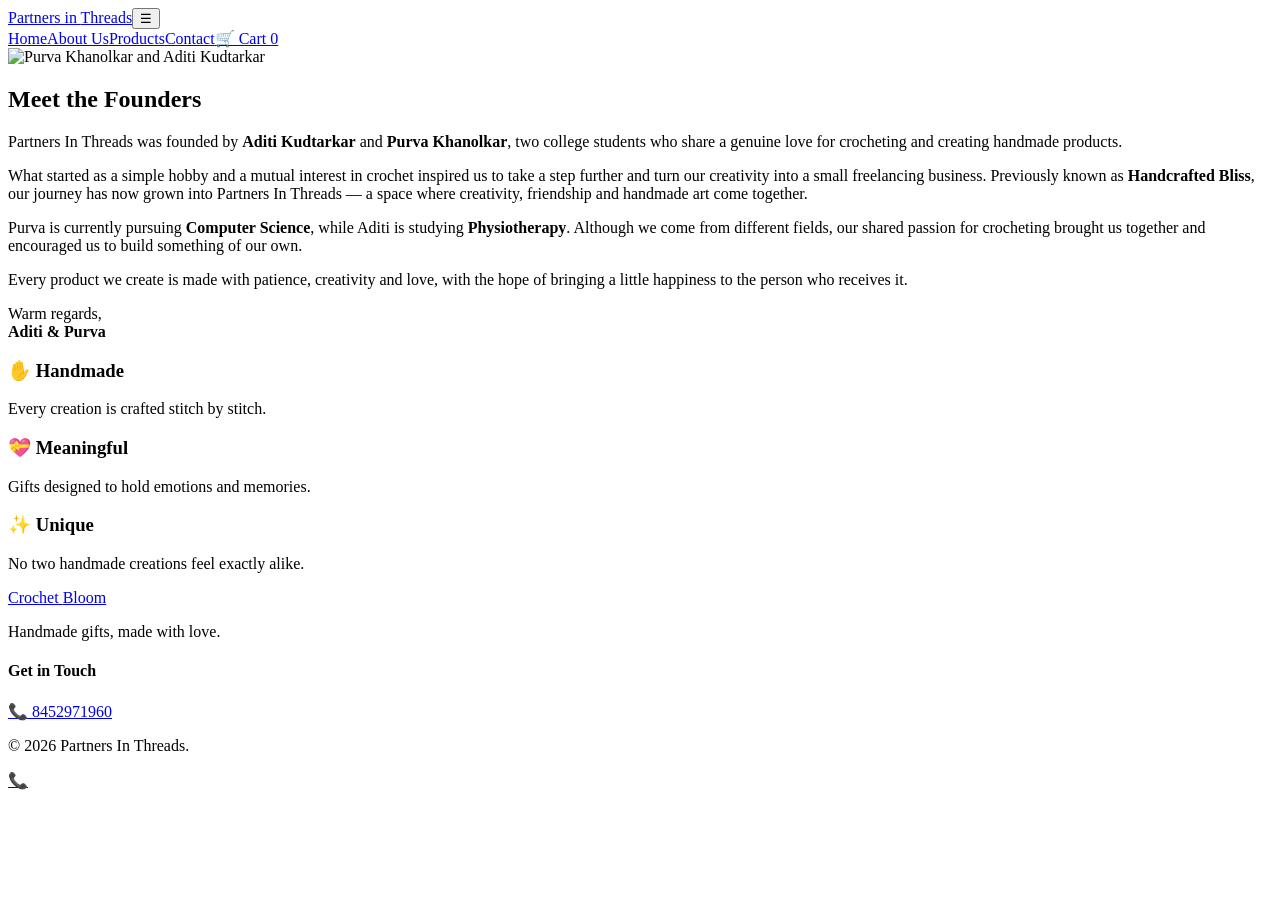
==== about.html @ 67d65999 "Add files via upload" ====
<!DOCTYPE html><html lang="en"><head><meta charset="UTF-8"><meta name="viewport" content="width=device-width,initial-scale=1.0"><title>About Us | Partners In Threads</title><link rel="stylesheet" href="css/style.css"></head><body>
<header><a class="logo" href="index.html">Partners in <span>Threads</span></a><button class="menu-toggle">☰</button><nav><a href="index.html">Home</a><a href="about.html">About Us</a><a href="products.html">Products</a><a href="contact.html">Contact</a><a href="cart.html" class="cart-link">🛒 Cart <span class="cart-count">0</span></a></nav></header>
<section class="about-grid"><div class="about-art">
    <img src="images/founders.jpg" alt="Purva Khanolkar and Aditi Kudtarkar">
</div>
    <div>
    <h2>Meet the Founders</h2>

    <p>
        Partners In Threads was founded by <strong>Aditi Kudtarkar</strong>
        and <strong>Purva Khanolkar</strong>, two college students who share
        a genuine love for crocheting and creating handmade products.
    </p>

    <p>
        What started as a simple hobby and a mutual interest in crochet
        inspired us to take a step further and turn our creativity into
        a small freelancing business. Previously known as
        <strong>Handcrafted Bliss</strong>, our journey has now grown into
        Partners In Threads — a space where creativity, friendship and
        handmade art come together.
    </p>

    <p>
        Purva is currently pursuing <strong>Computer Science</strong>,
        while Aditi is studying <strong>Physiotherapy</strong>. Although
        we come from different fields, our shared passion for crocheting
        brought us together and encouraged us to build something of our own.
    </p>

    <p>
        Every product we create is made with patience, creativity and love,
        with the hope of bringing a little happiness to the person who
        receives it.
    </p>

    <p>Warm regards,<br>
<strong>Aditi & Purva</strong></p>
</div></section>
<section class="values"><div><h3>✋ Handmade</h3><p>Every creation is crafted stitch by stitch.</p></div><div><h3>💝 Meaningful</h3><p>Gifts designed to hold emotions and memories.</p></div><div><h3>✨ Unique</h3><p>No two handmade creations feel exactly alike.</p></div></section>
<footer><div><a class="logo" href="index.html">Crochet <span>Bloom</span></a><p>Handmade gifts, made with love.</p></div><div><h4>Get in Touch</h4><a href="tel:8452971960">📞 8452971960</a></div><p class="copyright">© 2026 Partners In Threads.</p></footer><a class="floating-call" href="tel:8452971960">📞</a><script src="js/script.js"></script><script src="js/cart.js"></script></body></html>
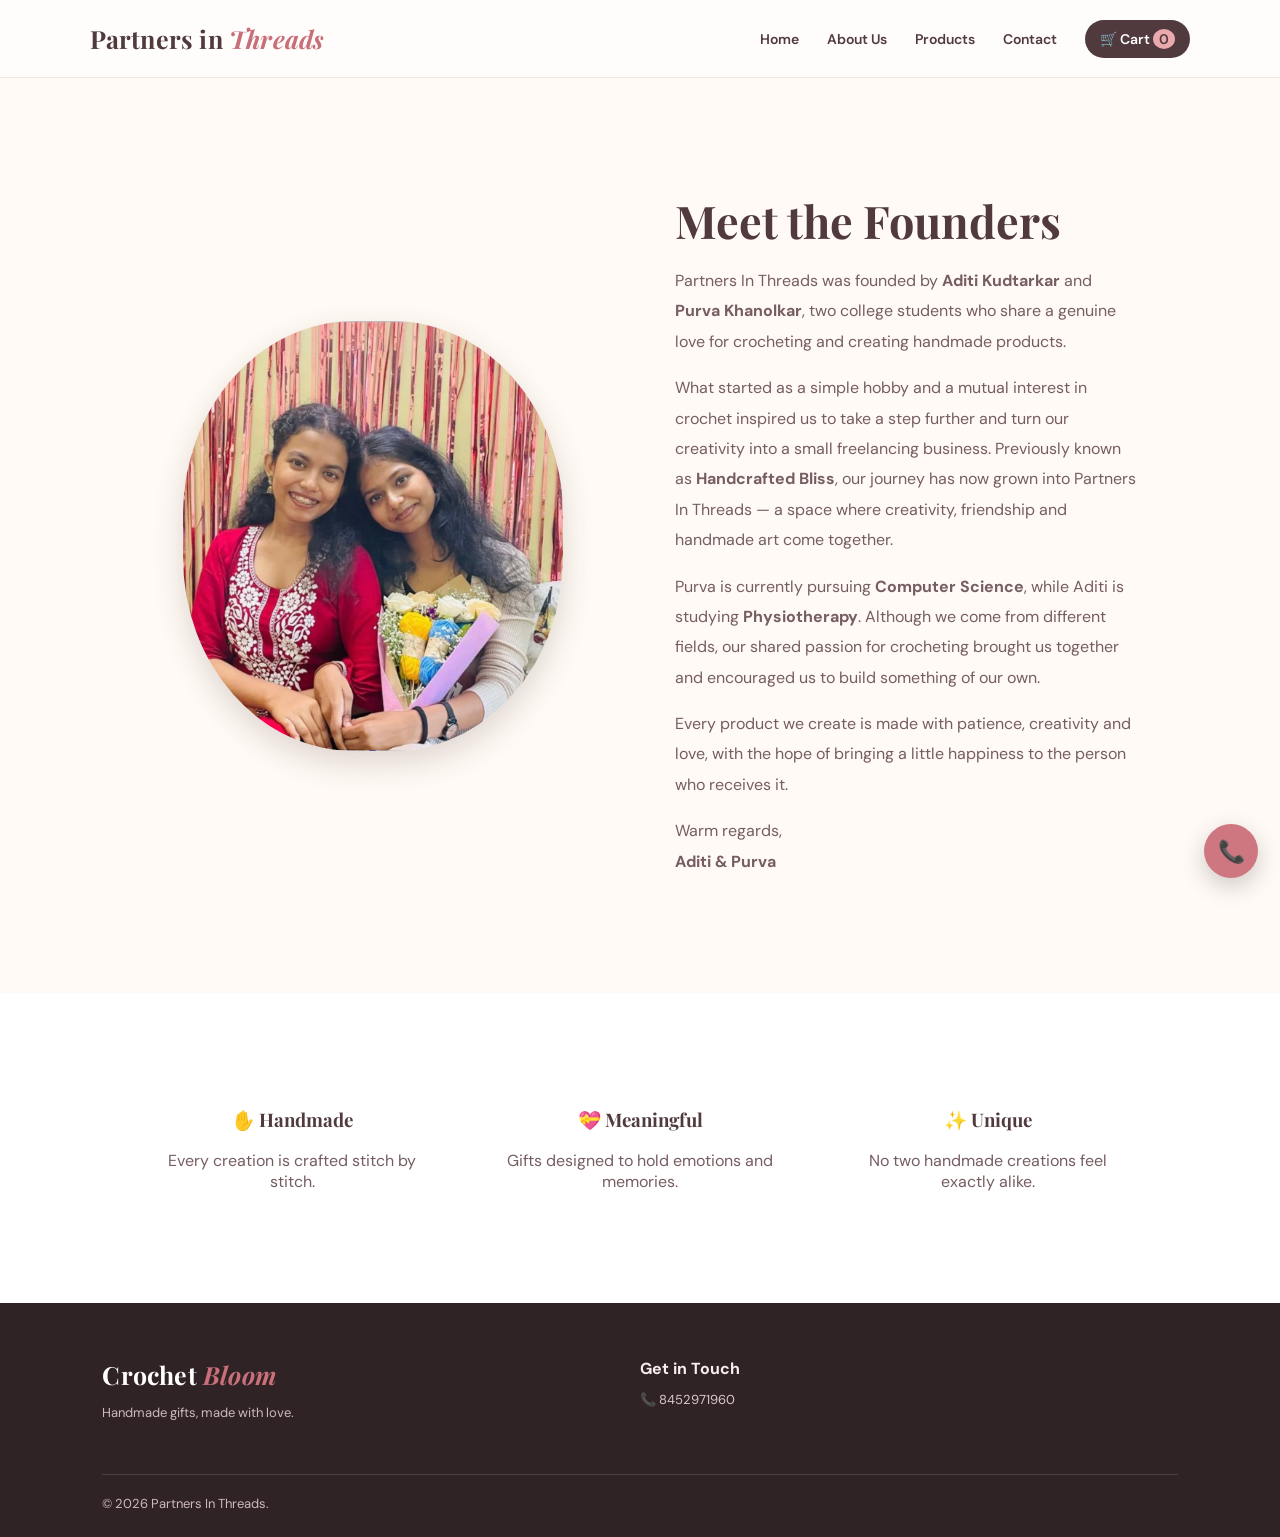
==== commit 0cb002d5: "Update about.html" ====
--- a/about.html
+++ b/about.html
@@ -1,7 +1,7 @@
-<!DOCTYPE html><html lang="en"><head><meta charset="UTF-8"><meta name="viewport" content="width=device-width,initial-scale=1.0"><title>About Us | Partners In Threads</title><link rel="stylesheet" href="css/style.css"></head><body>
+<!DOCTYPE html><html lang="en"><head><meta charset="UTF-8"><meta name="viewport" content="width=device-width,initial-scale=1.0"><title>About Us | Partners In Threads</title><link rel="stylesheet" href="style.css"></head><body>
 <header><a class="logo" href="index.html">Partners in <span>Threads</span></a><button class="menu-toggle">☰</button><nav><a href="index.html">Home</a><a href="about.html">About Us</a><a href="products.html">Products</a><a href="contact.html">Contact</a><a href="cart.html" class="cart-link">🛒 Cart <span class="cart-count">0</span></a></nav></header>
 <section class="about-grid"><div class="about-art">
-    <img src="images/founders.jpg" alt="Purva Khanolkar and Aditi Kudtarkar">
+    <img src="founders.jpg" alt="Purva Khanolkar and Aditi Kudtarkar">
 </div>
     <div>
     <h2>Meet the Founders</h2>
@@ -38,4 +38,4 @@
 <strong>Aditi & Purva</strong></p>
 </div></section>
 <section class="values"><div><h3>✋ Handmade</h3><p>Every creation is crafted stitch by stitch.</p></div><div><h3>💝 Meaningful</h3><p>Gifts designed to hold emotions and memories.</p></div><div><h3>✨ Unique</h3><p>No two handmade creations feel exactly alike.</p></div></section>
-<footer><div><a class="logo" href="index.html">Crochet <span>Bloom</span></a><p>Handmade gifts, made with love.</p></div><div><h4>Get in Touch</h4><a href="tel:8452971960">📞 8452971960</a></div><p class="copyright">© 2026 Partners In Threads.</p></footer><a class="floating-call" href="tel:8452971960">📞</a><script src="js/script.js"></script><script src="js/cart.js"></script></body></html>+<footer><div><a class="logo" href="index.html">Crochet <span>Bloom</span></a><p>Handmade gifts, made with love.</p></div><div><h4>Get in Touch</h4><a href="tel:8452971960">📞 8452971960</a></div><p class="copyright">© 2026 Partners In Threads.</p></footer><a class="floating-call" href="tel:8452971960">📞</a><script src="script.js"></script><script src="cart.js"></script></body></html>
--- a/style.css
+++ b/style.css
@@ -0,0 +1,1347 @@
+@import url('https://fonts.googleapis.com/css2?family=DM+Sans:wght@400;500;600;700&family=Playfair+Display:ital,wght@0,500;0,600;0,700;1,500;1,600&display=swap');
+:root{--cream:#fffaf5;--pink:#e9a9ad;--deep:#503a3d;--rose:#c96f79;--light:#f7e6e1;--white:#fff}
+*{box-sizing:border-box}html{scroll-behavior:smooth}body{margin:0;background:var(--cream);color:var(--deep);font-family:'DM Sans',sans-serif}a{text-decoration:none;color:inherit}
+header{height:78px;padding:0 7%;display:flex;align-items:center;justify-content:space-between;background:#fffdfb;position:sticky;top:0;z-index:20;border-bottom:1px solid #f1e7e2}.logo{font-family:'Playfair Display',serif;font-size:25px;font-weight:700;letter-spacing:.2px}.logo span{color:var(--rose);font-style:italic}nav{display:flex;align-items:center;gap:28px;font-size:14px;font-weight:600}nav>a:hover{color:var(--rose)}.dropdown{position:relative}.dropbtn{border:0;background:none;font:inherit;color:inherit;cursor:pointer}.dropdown-content{display:none;position:absolute;top:25px;left:-15px;background:white;min-width:180px;padding:10px;border-radius:10px;box-shadow:0 12px 30px #0001}.dropdown:hover .dropdown-content{display:grid}.dropdown-content a{padding:9px}.cart-link{background:var(--deep);color:white;padding:10px 15px;border-radius:30px}.cart-count{background:var(--pink);color:var(--deep);padding:1px 6px;border-radius:50%}.menu-toggle{display:none;background:none;border:0;font-size:24px}
+.hero{min-height:620px;padding:80px 9%;display:grid;grid-template-columns:1.1fr .9fr;align-items:center;background:linear-gradient(115deg,#fffaf5 50%,#f5dfe0 50%)}.eyebrow{font-size:11px;letter-spacing:3px;font-weight:700;color:var(--rose)}h1,h2,h3{font-family:'Playfair Display',serif}h1{font-size:clamp(48px,6vw,82px);line-height:1.05;margin:15px 0 25px}h1 em,h2 em{color:var(--rose)}.hero-content>p:not(.eyebrow){max-width:520px;line-height:1.8;color:#765d61}.hero-buttons{display:flex;gap:14px;margin-top:28px}.btn{padding:14px 24px;border-radius:30px;display:inline-block;font-weight:700;border:1px solid var(--deep);cursor:pointer}.primary{background:var(--deep);color:white}.secondary{background:transparent}.hero-art{position:relative;height:400px;display:flex;justify-content:center;align-items:center}.hero-card{width:280px;height:330px;background:#fff8f2;border-radius:50% 50% 35% 35%;display:flex;flex-direction:column;align-items:center;justify-content:center;font-size:100px;box-shadow:15px 20px 0 #ffffff70}.hero-card span{font-family:'Playfair Display';font-size:22px;text-align:center;margin-top:10px}.flower{position:absolute;font-size:70px}.f1{top:20px;left:8%}.f2{right:4%;bottom:20px}.intro{text-align:center;padding:100px 20px;max-width:750px;margin:auto}.intro h2,.feature h2,.about-grid h2,.contact-info h2{font-size:45px;margin:12px 0}.intro>p:last-child{line-height:1.8;color:#765d61}.categories{display:grid;grid-template-columns:repeat(5,1fr);gap:15px;padding:0 7% 100px}.category-card{background:#fff;padding:28px 12px;text-align:center;border-radius:20px;transition:.25s}.category-card:hover{transform:translateY(-7px);box-shadow:0 15px 30px #8f64631c}.category-card div{font-size:48px}.category-card h3{margin:12px 0 5px}.category-card span{font-size:12px;color:#8a7074}.feature{margin:0 7% 100px;padding:65px;display:grid;grid-template-columns:1fr 1fr;gap:70px;align-items:center;background:#f2dfd9;border-radius:35px}.feature-image{font-size:150px;text-align:center;background:#fff8f2;border-radius:50%;width:320px;height:320px;display:flex;align-items:center;justify-content:center;margin:auto}.feature p{line-height:1.8;color:#765d61}.text-link{font-weight:700;color:var(--rose)}.cta{text-align:center;background:var(--deep);color:white;padding:90px 20px}.cta .eyebrow{color:#eab5b7}.cta h2{font-size:48px;margin:15px}.cta .primary{background:#e8a4aa;border-color:#e8a4aa;color:var(--deep)}
+.page-hero{text-align:center;padding:100px 20px 70px;background:#f5e4df}.page-hero.small{padding:65px 20px 50px}.page-hero h1{font-size:60px}.about-grid{max-width:1050px;margin:100px auto;padding:0 25px;display:grid;grid-template-columns:1fr 1fr;gap:70px;align-items:center}.about-art{height:420px;background:#f2d7d0;border-radius:45% 55% 50% 35%;font-size:160px;display:flex;align-items:center;justify-content:center;position:relative}.about-art span{position:absolute;font-size:80px;bottom:35px;right:45px}.about-grid p{line-height:1.9;color:#765d61}.values{display:grid;grid-template-columns:repeat(3,1fr);gap:20px;padding:70px 10%;background:#fff}.values div{text-align:center;padding:25px}.values p{color:#765d61}
+.products-section{padding:70px 7% 100px}.filters{display:flex;justify-content:center;flex-wrap:wrap;gap:10px;margin-bottom:45px}.filters button{border:1px solid #e5d4cf;background:transparent;padding:10px 18px;border-radius:25px;cursor:pointer}.filters button.active,.filters button:hover{background:var(--deep);color:#fff}.product-grid{display:grid;grid-template-columns:repeat(3,1fr);gap:25px}.product-card{background:#fff;border-radius:20px;overflow:hidden;box-shadow:0 5px 20px #6543440d}.product-image{height:230px;background:#f7e7e2;display:flex;align-items:center;justify-content:center;font-size:100px}.product-info{padding:20px}.tag{font-size:10px;text-transform:uppercase;letter-spacing:1.5px;color:var(--rose);font-weight:bold}.product-info h3{font-size:23px;margin:8px 0}.product-info p{font-size:13px;color:#80696c;min-height:38px}.product-bottom{display:flex;justify-content:space-between;align-items:center;margin-top:15px}.product-bottom button{border:0;background:var(--deep);color:white;border-radius:20px;padding:9px 14px;cursor:pointer}
+.cart-page{max-width:1000px;margin:70px auto;display:grid;grid-template-columns:1fr 300px;gap:30px;padding:0 20px}.cart-item{display:flex;align-items:center;gap:18px;background:white;padding:16px;border-radius:15px;margin-bottom:12px}.cart-item .emoji{font-size:45px;background:#f5e4df;padding:15px;border-radius:12px}.cart-item h3{margin:0}.qty{display:flex;gap:8px;align-items:center}.qty button{width:28px;height:28px;border:0;border-radius:50%;cursor:pointer}.remove{color:#bd5964;background:none;border:0;cursor:pointer}.cart-summary{height:max-content;background:white;padding:25px;border-radius:18px}.summary-row{display:flex;justify-content:space-between;border-top:1px solid #eee;padding-top:20px;margin-top:20px;font-size:20px}.checkout-btn{width:100%;margin-top:25px;padding:14px;background:var(--deep);color:white;border:0;border-radius:30px;font-weight:bold;cursor:pointer}.small-note{font-size:11px;color:#8a7074;line-height:1.6}.empty{text-align:center;padding:70px 10px;color:#80696c}
+.contact-wrap{max-width:1000px;margin:80px auto;padding:0 25px;display:grid;grid-template-columns:.9fr 1.1fr;gap:70px}.contact-info p{line-height:1.8;color:#765d61}.contact-card{display:flex;gap:15px;align-items:center;background:#fff;padding:17px;margin-top:15px;border-radius:15px;font-size:25px}.contact-card span{font-size:14px}.contact-form{background:#fff;padding:30px;border-radius:20px}.contact-form label{display:block;font-size:13px;font-weight:bold;margin-bottom:16px}.contact-form input,.contact-form textarea,.contact-form select{width:100%;margin-top:7px;padding:13px;border:1px solid #e6d9d5;border-radius:8px;background:#fffdfb;font:inherit}.contact-form textarea{resize:vertical}#form-status{color:#58815a;font-size:13px}
+footer{background:#302326;color:#f8eeee;padding:55px 8% 25px;display:grid;grid-template-columns:2fr 1fr 1fr;gap:30px}footer .logo{color:white}footer p{color:#cdbabd;font-size:13px}footer h4{margin:0 0 12px}footer a:not(.logo){display:block;margin:8px 0;color:#dbc8ca;font-size:13px}.copyright{grid-column:1/-1;border-top:1px solid #ffffff20;padding-top:20px;margin:10px 0 0}.floating-call{position:fixed;right:22px;bottom:22px;background:#cf7780;color:white;width:54px;height:54px;border-radius:50%;display:flex;align-items:center;justify-content:center;font-size:22px;box-shadow:0 8px 25px #0003}
+@media(max-width:800px){header{padding:0 5%}.menu-toggle{display:block}nav{display:none;position:absolute;top:78px;left:0;right:0;background:white;padding:20px;flex-direction:column;align-items:flex-start;box-shadow:0 10px 20px #0001}nav.open{display:flex}.dropdown-content{position:static;box-shadow:none}.dropdown:hover .dropdown-content{display:none}.dropdown.open .dropdown-content{display:grid}.hero{grid-template-columns:1fr;padding:70px 8%;background:linear-gradient(#fffaf5 55%,#f5dfe0 45%)}.hero-art{height:300px}.categories{grid-template-columns:repeat(2,1fr)}.feature,.about-grid,.contact-wrap,.cart-page{grid-template-columns:1fr}.feature{padding:35px;margin:0 5% 70px;gap:30px}.product-grid{grid-template-columns:repeat(2,1fr)}footer{grid-template-columns:1fr 1fr}.page-hero h1{font-size:48px}}@media(max-width:480px){.hero-buttons{flex-direction:column;align-items:flex-start}.categories{grid-template-columns:1fr 1fr;padding:0 5% 60px}.category-card{padding:20px 8px}.category-card div{font-size:38px}.product-grid{grid-template-columns:1fr}.intro h2,.feature h2,.about-grid h2,.contact-info h2{font-size:35px}.feature-image{width:240px;height:240px;font-size:110px}footer{grid-template-columns:1fr}.cart-page{margin:40px auto}}
+/* Product Photos */
+.product-image {
+    width: 100%;
+    height: 245px;
+    display: flex;
+    align-items: center;
+    justify-content: center;
+    overflow: hidden;
+    background: #f8e9e5;
+    padding: 15px;
+}
+
+.product-image img {
+    width: 100%;
+    height: 100%;
+    object-fit: contain;
+    display: block;
+}
+/* Founders Photo */
+.about-art {
+    display: flex;
+    align-items: center;
+    justify-content: center;
+    padding: 25px;
+    background: transparent;
+}
+
+.about-art img {
+    width: 100%;
+    max-width: 380px;
+    height: 430px;
+    object-fit: cover;
+    display: block;
+    border-radius: 45% 45% 45% 45%;
+    box-shadow: 0 12px 30px rgba(80, 50, 40, 0.18);
+}
+/* =====================================================
+   PARTNERS IN THREADS - REFERENCE STYLE HOMEPAGE
+   ===================================================== */
+
+
+/* ================= HERO ================= */
+
+.reference-hero {
+
+    min-height: 650px;
+
+    position: relative;
+
+    display: flex;
+
+    align-items: center;
+
+    justify-content: center;
+
+    text-align: center;
+
+    overflow: hidden;
+
+    color: white;
+
+    background:
+        linear-gradient(
+            rgba(95, 72, 65, 0.25),
+            rgba(95, 72, 65, 0.25)
+        ),
+        linear-gradient(
+            120deg,
+            #cdb7aa,
+            #a98d7d,
+            #d4bfb2
+        );
+}
+
+
+.reference-hero::before {
+
+    content: "";
+
+    position: absolute;
+
+    width: 520px;
+    height: 520px;
+
+    border-radius: 50%;
+
+    background: rgba(255,255,255,0.15);
+
+    right: 10%;
+    top: 5%;
+}
+
+
+.hero-content {
+
+    position: relative;
+
+    z-index: 2;
+
+    max-width: 650px;
+
+    padding: 40px;
+}
+
+
+.hero-content .eyebrow {
+
+    color: white;
+
+    margin-bottom: 15px;
+}
+
+
+.hero-content h1 {
+
+    font-family: "Cormorant Garamond", serif;
+
+    font-size: 76px;
+
+    line-height: 0.95;
+
+    margin-bottom: 25px;
+}
+
+
+.hero-content h1 em {
+    color: #b85c70;
+    font-style: italic;
+}
+
+
+.hero-content > p:not(.eyebrow) {
+
+    max-width: 560px;
+
+    margin: 0 auto 30px;
+
+    font-size: 13px;
+}
+
+
+.hero-btn {
+
+    display: inline-block;
+
+    background: #fffaf7;
+
+    color: #4a3834;
+
+    padding: 13px 30px;
+
+    font-size: 10px;
+
+    letter-spacing: 1.5px;
+
+    font-weight: 600;
+
+}
+
+
+.hero-bottom-left {
+
+    position: absolute;
+
+    left: 6%;
+
+    bottom: 25px;
+
+    display: flex;
+
+    gap: 20px;
+
+    z-index: 3;
+}
+
+
+.hero-bottom-left a {
+
+    color: white;
+
+    font-size: 18px;
+}
+
+
+.hero-bottom-right {
+
+    position: absolute;
+
+    right: 6%;
+
+    bottom: 25px;
+
+    font-size: 9px;
+
+    letter-spacing: 1px;
+}
+
+
+/* ================= COLLECTIONS ================= */
+
+.collections-section {
+
+    background: #f3e4da;
+
+    text-align: center;
+
+    padding: 90px 7%;
+}
+
+
+.collections-section h2 {
+
+    font-family: "Cormorant Garamond", serif;
+
+    font-size: 48px;
+
+    margin-bottom: 45px;
+}
+
+
+.collection-grid {
+
+    max-width: 1000px;
+
+    margin: auto;
+
+    display: grid;
+
+    grid-template-columns:
+        repeat(3, 1fr);
+
+    gap: 45px;
+}
+
+
+.collection-card {
+
+    background: #e4c7b2;
+
+    display: block;
+
+    transition: transform 0.3s ease;
+}
+
+
+.collection-card:hover {
+
+    transform: translateY(-6px);
+}
+
+
+.collection-image {
+    height: 250px;
+    width: 100%;
+    overflow: hidden;
+    border-radius: 120px 120px 0 0;
+    background: #e4c7b2;
+}
+
+.collection-image img {
+    width: 100%;
+    height: 100%;
+    object-fit: cover;
+    display: block;
+}
+
+
+.bouquet-bg {
+
+    background: #c7b1a4;
+}
+
+
+.keychain-bg {
+
+    background: #bba69a;
+}
+
+
+.gajra-bg {
+
+    background: #d2b9a6;
+}
+
+
+.collection-text {
+
+    padding: 20px 25px 28px;
+}
+
+
+.collection-text h3 {
+
+    font-family: "Cormorant Garamond", serif;
+
+    font-size: 26px;
+
+    margin-bottom: 8px;
+}
+
+
+.collection-text p {
+
+    font-size: 9px;
+
+    line-height: 1.6;
+
+    margin-bottom: 20px;
+}
+
+
+.collection-text span {
+
+    font-size: 8px;
+
+    letter-spacing: 1px;
+
+    font-weight: 600;
+}
+
+
+/* ================= STORY ================= */
+
+.reference-story {
+
+    min-height: 520px;
+
+    display: grid;
+
+    grid-template-columns: 1fr 1fr;
+
+    align-items: center;
+
+    padding: 70px 9%;
+
+    background: #fffaf7;
+}
+
+
+.story-text {
+
+    max-width: 500px;
+}
+
+
+.story-text h2 {
+
+    font-family: "Cormorant Garamond", serif;
+
+    font-size: 52px;
+
+    line-height: 1;
+
+    margin-bottom: 25px;
+}
+
+
+.story-text h2 em {
+
+    color: #a96762;
+
+    font-style: italic;
+}
+
+
+.story-text > p:not(.eyebrow) {
+
+    font-size: 12px;
+
+    max-width: 450px;
+
+    margin-bottom: 28px;
+}
+
+
+.dark-btn {
+
+    display: inline-block;
+
+    background: #453431;
+
+    color: white;
+
+    padding: 12px 28px;
+
+    font-size: 9px;
+
+    letter-spacing: 1px;
+}
+
+
+.story-image {
+
+    display: flex;
+
+    align-items: center;
+
+    justify-content: center;
+}
+
+
+.story-shape {
+
+    width: 390px;
+
+    height: 390px;
+
+    display: flex;
+
+    align-items: center;
+
+    justify-content: center;
+
+    font-size: 110px;
+
+    background: #d6bba8;
+
+    border-radius:
+        50%
+        50%
+        50%
+        20%;
+
+    box-shadow:
+        0 20px 40px
+        rgba(80,50,40,0.18);
+}
+
+
+/* ================= POPULAR ================= */
+
+.popular-section {
+
+    background: #e4c6ae;
+
+    padding: 80px 6%;
+
+    text-align: center;
+}
+
+
+.popular-section h2 {
+
+    font-family: "Cormorant Garamond", serif;
+
+    font-size: 48px;
+
+    margin-bottom: 40px;
+}
+
+
+.popular-grid {
+
+    max-width: 1120px;
+
+    margin: auto;
+
+    display: grid;
+
+    grid-template-columns:
+        repeat(4, 1fr);
+
+    gap: 28px;
+}
+
+
+.popular-product {
+
+    text-align: left;
+
+    display: block;
+}
+
+
+.popular-product-image {
+
+    height: 230px;
+
+    background: #d2b6a3;
+
+    display: flex;
+
+    align-items: center;
+
+    justify-content: center;
+
+    overflow: hidden;
+}
+
+
+.popular-product-image img {
+
+    width: 100%;
+
+    height: 100%;
+
+    object-fit: contain;
+
+    padding: 15px;
+}
+
+
+.popular-product h3 {
+
+    font-family: "Cormorant Garamond", serif;
+
+    font-size: 22px;
+
+    margin-top: 12px;
+}
+
+
+.popular-product p {
+
+    font-size: 12px;
+
+    font-weight: 600;
+}
+
+
+/* ================= TALK SECTION ================= */
+
+.talk-section {
+
+    min-height: 450px;
+
+    background: #f3e4da;
+
+    display: flex;
+
+    align-items: flex-end;
+
+    justify-content: center;
+
+    text-align: center;
+
+    padding-top: 70px;
+}
+
+
+.talk-box {
+
+    width: 430px;
+
+    min-height: 350px;
+
+    background: #e4c5ad;
+
+    border-radius:
+        220px
+        220px
+        0
+        0;
+
+    padding:
+        75px
+        55px
+        45px;
+}
+
+
+.talk-box h2 {
+
+    font-family: "Cormorant Garamond", serif;
+
+    font-size: 46px;
+
+    line-height: 1;
+
+    margin-bottom: 18px;
+}
+
+
+.talk-box p:not(.eyebrow) {
+
+    font-size: 10px;
+
+    margin-bottom: 25px;
+}
+
+
+.talk-btn {
+
+    display: inline-block;
+
+    background: #fffaf7;
+
+    padding: 11px 25px;
+
+    font-size: 9px;
+
+    letter-spacing: 1px;
+}
+
+
+/* ================= MOBILE ================= */
+
+@media (max-width: 800px) {
+
+    .reference-hero {
+
+        min-height: 560px;
+
+    }
+
+
+    .hero-content h1 {
+
+        font-size: 54px;
+
+    }
+
+
+    .collection-grid {
+
+        grid-template-columns: 1fr;
+
+        max-width: 380px;
+
+    }
+
+
+    .reference-story {
+
+        grid-template-columns: 1fr;
+
+        gap: 50px;
+
+        text-align: center;
+
+    }
+
+
+    .story-text {
+
+        margin: auto;
+
+    }
+
+
+    .story-image {
+
+        order: -1;
+
+    }
+
+
+    .story-shape {
+
+        width: 300px;
+
+        height: 300px;
+
+    }
+
+
+    .popular-grid {
+
+        grid-template-columns:
+            repeat(2, 1fr);
+
+    }
+
+
+    .talk-box {
+
+        width: 90%;
+
+    }
+
+}
+
+
+@media (max-width: 500px) {
+
+    .popular-grid {
+
+        grid-template-columns: 1fr;
+
+    }
+
+
+    .hero-content h1 {
+
+        font-size: 45px;
+
+    }
+
+
+    .hero-bottom-right {
+
+        display: none;
+
+    }
+
+}
+/* Soft Flower Arrangement */
+
+.soft-flower-arrangement {
+    position: relative;
+    width: 560px;
+    height: 540px;
+    margin: 0 auto;
+}
+
+.flower-photo {
+    position: absolute;
+    overflow: hidden;
+    background: #f8eee8;
+    box-shadow: 0 12px 30px rgba(70, 45, 40, 0.12);
+}
+
+.flower-photo img {
+    width: 100%;
+    height: 100%;
+    object-fit: cover;
+    display: block;
+}
+
+/* Main bouquet */
+.photo-main {
+    width: 285px;
+    height: 320px;
+    top: 15px;
+    left: 140px;
+    border-radius: 50% 50% 35% 35%;
+}
+
+/* Left small photo */
+.photo-left {
+    width: 185px;
+    height: 190px;
+    left: 25px;
+    bottom: 35px;
+    border-radius: 48% 48% 35% 35%;
+    transform: rotate(-3deg);
+}
+
+/* Right small photo */
+.photo-right {
+    width: 185px;
+    height: 190px;
+    right: 25px;
+    bottom: 20px;
+    border-radius: 48% 48% 35% 35%;
+    transform: rotate(3deg);
+}
+.story-shape {
+    width: 380px;
+    height: 360px;
+    border-radius: 35px;
+    overflow: hidden;
+    position: relative;
+    background: #f8e9e2;
+    margin: 0 auto;
+}
+
+.story-shape::after {
+    content: "";
+    position: absolute;
+    bottom: -1px;
+    left: 45px;
+    width: 45px;
+    height: 45px;
+    background: #f8e9e2;
+    transform: rotate(45deg);
+}
+
+.story-shape img {
+    width: 100%;
+    height: 100%;
+    object-fit: cover;
+    display: block;
+}
+.home-banner {
+    width: 100%;
+    display: flex;
+    justify-content: center;
+    overflow: hidden;
+}
+
+.home-banner img {
+    width: 100%;
+    height: auto;
+    display: block;
+}
+.updates-bar {
+    width: 100%;
+    height: 55px;
+    background: #a94f65;
+    overflow: hidden;
+    display: flex;
+    align-items: center;
+}
+
+.updates-track {
+    display: flex;
+    width: max-content;
+    animation: updateScroll 20s linear infinite;
+}
+
+.updates-content {
+    display: flex;
+    align-items: center;
+    gap: 28px;
+    padding-right: 28px;
+    white-space: nowrap;
+}
+
+.updates-track span {
+    color: #ffffff;
+    font-size: 15px;
+    font-weight: 600;
+    letter-spacing: 1px;
+}
+
+.updates-track .wool {
+    font-size: 22px;
+}
+
+@keyframes updateScroll {
+    from {
+        transform: translateX(0);
+    }
+    to {
+        transform: translateX(-50%);
+    }
+}
+
+@keyframes updateScroll {
+    from {
+        transform: translateX(0);
+    }
+    to {
+        transform: translateX(-50%);
+    }
+}
+.original-price {
+    text-decoration: line-through;
+    color: #888;
+    font-size: 14px;
+    margin-right: 8px;
+}
+
+.sale-price {
+    color: #a94f65;
+    font-size: 18px;
+    font-weight: 700;
+}
+/* ================================
+   CHECKOUT PAGE
+================================ */
+
+.checkout-page {
+    padding: 50px 6%;
+    background: #fffaf7;
+}
+
+.checkout-container {
+    max-width: 1150px;
+    margin: 0 auto;
+    display: grid;
+    grid-template-columns: 1.5fr 1fr;
+    gap: 40px;
+    align-items: start;
+}
+
+.checkout-form,
+.checkout-summary {
+    background: #ffffff;
+    padding: 30px;
+    border-radius: 20px;
+    box-shadow: 0 8px 25px rgba(100, 60, 50, 0.08);
+}
+
+.checkout-form h2,
+.checkout-summary h2 {
+    color: #3f302d;
+    margin-bottom: 8px;
+}
+
+.checkout-subtitle {
+    color: #777;
+    margin-bottom: 25px;
+}
+
+.checkout-form label {
+    display: block;
+    color: #3f302d;
+    font-weight: 600;
+    margin-bottom: 18px;
+}
+
+.checkout-form input,
+.checkout-form textarea {
+    width: 100%;
+    margin-top: 8px;
+    padding: 13px 15px;
+    border: 1px solid #d8c3b5;
+    border-radius: 10px;
+    font-family: inherit;
+    font-size: 15px;
+    box-sizing: border-box;
+    outline: none;
+}
+
+.checkout-form input:focus,
+.checkout-form textarea:focus {
+    border-color: #a96762;
+}
+
+.checkout-row {
+    display: grid;
+    grid-template-columns: 1fr 1fr;
+    gap: 18px;
+}
+
+.payment-heading {
+    margin-top: 30px;
+}
+
+.payment-options {
+    display: flex;
+    flex-direction: column;
+    gap: 12px;
+    margin: 20px 0 25px;
+}
+
+.payment-option {
+    display: flex !important;
+    align-items: center;
+    gap: 12px;
+    padding: 15px;
+    border: 1px solid #d8c3b5;
+    border-radius: 12px;
+    cursor: pointer;
+    margin-bottom: 0 !important;
+}
+
+.payment-option input {
+    width: auto;
+    margin: 0;
+}
+
+.payment-option span {
+    display: flex;
+    flex-direction: column;
+    gap: 4px;
+}
+
+.payment-option small {
+    color: #777;
+    font-weight: 400;
+}
+
+.checkout-submit {
+    width: 100%;
+    padding: 15px;
+    border: none;
+    border-radius: 30px;
+    background: #a94f65;
+    color: white;
+    font-size: 16px;
+    font-weight: 600;
+    cursor: pointer;
+}
+
+.checkout-submit:hover {
+    opacity: 0.9;
+}
+
+
+/* Checkout Products */
+
+.checkout-item {
+    display: flex;
+    align-items: center;
+    gap: 14px;
+    padding: 15px 0;
+    border-bottom: 1px solid #eadbd3;
+}
+
+.checkout-item-image {
+    width: 70px;
+    height: 70px;
+    flex-shrink: 0;
+    border-radius: 10px;
+    overflow: hidden;
+    background: #f8e9e5;
+}
+
+.checkout-item-image img {
+    width: 100%;
+    height: 100%;
+    object-fit: contain;
+    display: block;
+}
+
+.checkout-item-info {
+    flex: 1;
+}
+
+.checkout-item-info h3 {
+    margin: 0 0 5px;
+    font-size: 15px;
+    color: #3f302d;
+}
+
+.checkout-item-info p {
+    margin: 0;
+    color: #777;
+    font-size: 14px;
+}
+
+.checkout-item > strong {
+    color: #a94f65;
+    white-space: nowrap;
+}
+
+.checkout-total {
+    display: flex;
+    justify-content: space-between;
+    align-items: center;
+    padding-top: 20px;
+    margin-top: 10px;
+    font-size: 18px;
+}
+
+.checkout-total strong {
+    color: #a94f65;
+    font-size: 22px;
+}
+
+
+/* Mobile */
+
+@media (max-width: 768px) {
+
+    .checkout-container {
+        grid-template-columns: 1fr;
+    }
+
+    .checkout-row {
+        grid-template-columns: 1fr;
+        gap: 0;
+    }
+
+    .checkout-form,
+    .checkout-summary {
+        padding: 22px;
+    }
+}
+/* ================================
+   ORDER SUCCESS PAGE
+================================ */
+
+.order-success-page {
+    min-height: 70vh;
+    padding: 60px 6%;
+    background: #fffaf7;
+}
+
+.success-box {
+    max-width: 800px;
+    margin: 0 auto;
+    background: #ffffff;
+    padding: 45px;
+    border-radius: 24px;
+    text-align: center;
+    box-shadow: 0 8px 30px rgba(100, 60, 50, 0.08);
+}
+
+.success-icon {
+    width: 70px;
+    height: 70px;
+    margin: 0 auto 20px;
+    border-radius: 50%;
+    background: #a94f65;
+    color: white;
+    font-size: 40px;
+    display: flex;
+    align-items: center;
+    justify-content: center;
+}
+
+.success-box h1 {
+    color: #3f302d;
+    margin: 10px 0;
+}
+
+.success-box h1 em {
+    color: #a94f65;
+}
+
+.success-message {
+    color: #777;
+    line-height: 1.6;
+}
+
+.order-id-box {
+    margin: 30px auto;
+    padding: 18px;
+    background: #f8e9e5;
+    border-radius: 12px;
+}
+
+.order-id-box span {
+    display: block;
+    color: #777;
+    font-size: 13px;
+    margin-bottom: 5px;
+}
+
+.order-id-box strong {
+    color: #a94f65;
+    font-size: 20px;
+    letter-spacing: 1px;
+}
+
+.success-details,
+.success-products {
+    margin-top: 30px;
+    padding-top: 25px;
+    border-top: 1px solid #eadbd3;
+    text-align: left;
+}
+
+.success-details h2,
+.success-products h2 {
+    color: #3f302d;
+    margin-bottom: 18px;
+}
+
+.success-details p {
+    color: #555;
+    line-height: 1.6;
+    margin: 8px 0;
+}
+
+.success-item {
+    display: flex;
+    align-items: center;
+    gap: 15px;
+    padding: 15px 0;
+    border-bottom: 1px solid #eadbd3;
+}
+
+.success-item-image {
+    width: 70px;
+    height: 70px;
+    flex-shrink: 0;
+    border-radius: 10px;
+    overflow: hidden;
+    background: #f8e9e5;
+}
+
+.success-item-image img {
+    width: 100%;
+    height: 100%;
+    object-fit: contain;
+}
+
+.success-item-info {
+    flex: 1;
+}
+
+.success-item-info h3 {
+    margin: 0 0 5px;
+    color: #3f302d;
+    font-size: 15px;
+}
+
+.success-item-info p {
+    margin: 0;
+    color: #777;
+    font-size: 14px;
+}
+
+.success-item > strong {
+    color: #a94f65;
+}
+
+.success-total {
+    display: flex;
+    justify-content: space-between;
+    align-items: center;
+    margin-top: 25px;
+    padding-top: 20px;
+    border-top: 2px solid #d8c3b5;
+    font-size: 20px;
+}
+
+.success-total strong {
+    color: #a94f65;
+    font-size: 24px;
+}
+
+.success-buttons {
+    display: flex;
+    justify-content: center;
+    gap: 15px;
+    margin-top: 35px;
+    flex-wrap: wrap;
+}
+
+.continue-shopping,
+.home-button {
+    padding: 13px 25px;
+    border-radius: 25px;
+    text-decoration: none;
+    font-weight: 600;
+}
+
+.continue-shopping {
+    background: #a94f65;
+    color: white;
+}
+
+.home-button {
+    border: 1px solid #a94f65;
+    color: #a94f65;
+    background: white;
+}
+
+@media (max-width: 600px) {
+
+    .success-box {
+        padding: 25px 18px;
+    }
+
+    .success-item {
+        gap: 10px;
+    }
+
+    .success-item-image {
+        width: 60px;
+        height: 60px;
+    }
+
+    .success-buttons {
+        flex-direction: column;
+    }
+
+    .continue-shopping,
+    .home-button {
+        display: block;
+        width: 100%;
+        box-sizing: border-box;
+    }
+}
+/* ================================
+   CART PRODUCT IMAGE
+================================ */
+
+.cart-item-image {
+    width: 120px !important;
+    height: 120px !important;
+    min-width: 120px !important;
+    max-width: 120px !important;
+    flex: 0 0 120px !important;
+
+    border-radius: 12px;
+    overflow: hidden;
+    background: #f8e9e5;
+
+    display: flex;
+    align-items: center;
+    justify-content: center;
+}
+
+.cart-item-image img {
+    width: 100% !important;
+    height: 100% !important;
+
+    max-width: 100% !important;
+    max-height: 100% !important;
+
+    object-fit: contain !important;
+    display: block;
+}
+.cart-item {
+    display: flex;
+    align-items: center;
+    gap: 20px;
+    padding: 20px;
+    margin-bottom: 15px;
+    background: #ffffff;
+    border-radius: 15px;
+}
+/* ================================
+   UPI PAYMENT
+================================ */
+
+.upi-payment-box {
+    display: none;
+    margin: 20px 0;
+    padding: 20px;
+    background: #f8e9e5;
+    border-radius: 15px;
+}
+
+.upi-payment-box h3 {
+    margin-top: 0;
+    color: #3f302d;
+}
+
+.upi-payment-box p {
+    color: #666;
+}
+
+.upi-id {
+    display: inline-block;
+    margin: 10px 0;
+    padding: 12px 18px;
+    background: white;
+    border-radius: 10px;
+    color: #a94f65;
+    font-weight: 700;
+}
+
+.upi-note {
+    font-size: 13px;
+}
+
+.payment-confirmation {
+    display: flex !important;
+    align-items: center;
+    gap: 10px;
+    margin-top: 15px;
+    cursor: pointer;
+}
+
+.payment-confirmation input {
+    width: auto !important;
+    margin: 0 !important;
+}
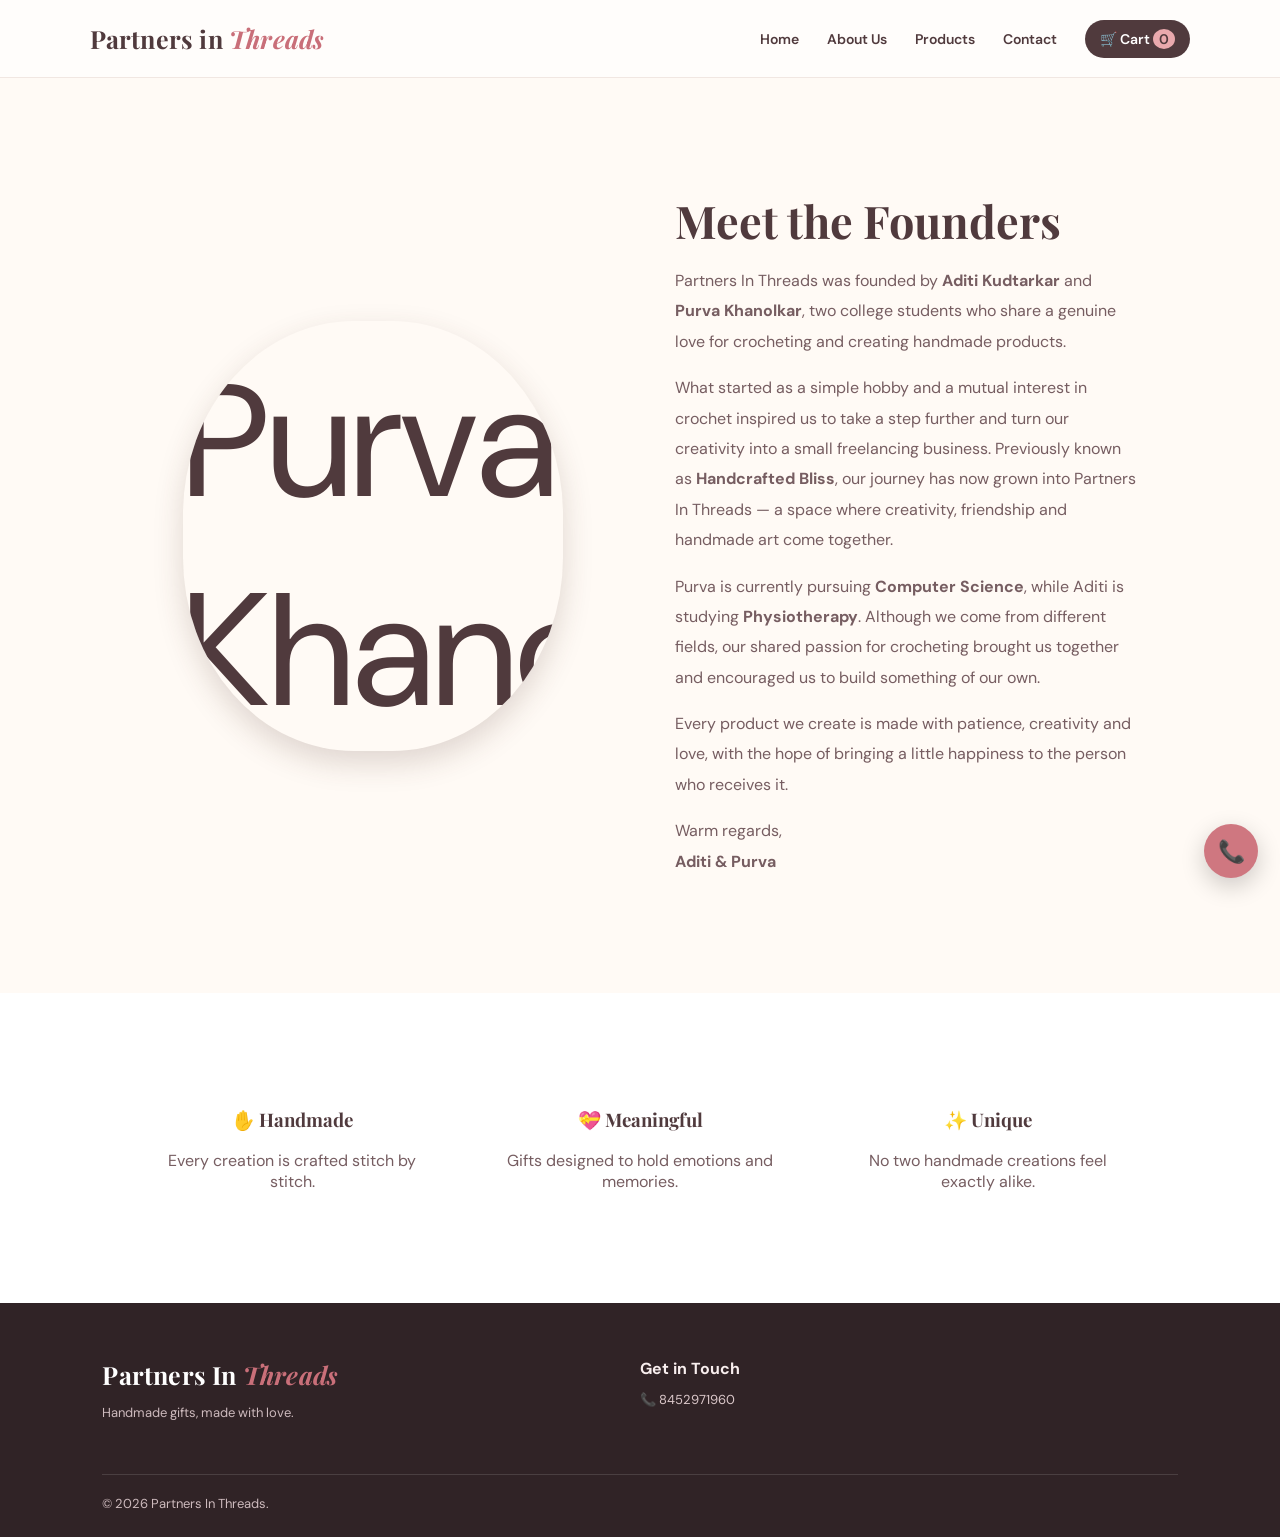
==== commit 88e7746e: "Update about.html" ====
--- a/about.html
+++ b/about.html
@@ -1,41 +1,102 @@
-<!DOCTYPE html><html lang="en"><head><meta charset="UTF-8"><meta name="viewport" content="width=device-width,initial-scale=1.0"><title>About Us | Partners In Threads</title><link rel="stylesheet" href="style.css"></head><body>
-<header><a class="logo" href="index.html">Partners in <span>Threads</span></a><button class="menu-toggle">☰</button><nav><a href="index.html">Home</a><a href="about.html">About Us</a><a href="products.html">Products</a><a href="contact.html">Contact</a><a href="cart.html" class="cart-link">🛒 Cart <span class="cart-count">0</span></a></nav></header>
-<section class="about-grid"><div class="about-art">
-    <img src="founders.jpg" alt="Purva Khanolkar and Aditi Kudtarkar">
-</div>
+
+<!DOCTYPE html>
+<html lang="en">
+<head>
+    <meta charset="UTF-8">
+    <meta name="viewport" content="width=device-width, initial-scale=1.0">
+    <title>About Us | Partners In Threads</title>
+    <link rel="stylesheet" href="style.css">
+</head>
+<body>
+
+<header>
+    <a class="logo" href="index.html">Partners in <span>Threads</span></a>
+    <button class="menu-toggle">☰</button>
+    <nav>
+        <a href="index.html">Home</a>
+        <a href="about.html">About Us</a>
+        <a href="products.html">Products</a>
+        <a href="contact.html">Contact</a>
+        <a href="cart.html" class="cart-link">🛒 Cart <span class="cart-count">0</span></a>
+    </nav>
+</header>
+
+<section class="about-grid">
+    <div class="about-art">
+        <img src="founders.png" alt="Purva Khanolkar and Aditi Kudtarkar">
+    </div>
+
     <div>
-    <h2>Meet the Founders</h2>
+        <h2>Meet the Founders</h2>
 
-    <p>
-        Partners In Threads was founded by <strong>Aditi Kudtarkar</strong>
-        and <strong>Purva Khanolkar</strong>, two college students who share
-        a genuine love for crocheting and creating handmade products.
-    </p>
+        <p>
+            Partners In Threads was founded by <strong>Aditi Kudtarkar</strong>
+            and <strong>Purva Khanolkar</strong>, two college students who share
+            a genuine love for crocheting and creating handmade products.
+        </p>
 
-    <p>
-        What started as a simple hobby and a mutual interest in crochet
-        inspired us to take a step further and turn our creativity into
-        a small freelancing business. Previously known as
-        <strong>Handcrafted Bliss</strong>, our journey has now grown into
-        Partners In Threads — a space where creativity, friendship and
-        handmade art come together.
-    </p>
+        <p>
+            What started as a simple hobby and a mutual interest in crochet
+            inspired us to take a step further and turn our creativity into
+            a small freelancing business. Previously known as
+            <strong>Handcrafted Bliss</strong>, our journey has now grown into
+            Partners In Threads — a space where creativity, friendship and
+            handmade art come together.
+        </p>
 
-    <p>
-        Purva is currently pursuing <strong>Computer Science</strong>,
-        while Aditi is studying <strong>Physiotherapy</strong>. Although
-        we come from different fields, our shared passion for crocheting
-        brought us together and encouraged us to build something of our own.
-    </p>
+        <p>
+            Purva is currently pursuing <strong>Computer Science</strong>,
+            while Aditi is studying <strong>Physiotherapy</strong>. Although
+            we come from different fields, our shared passion for crocheting
+            brought us together and encouraged us to build something of our own.
+        </p>
 
-    <p>
-        Every product we create is made with patience, creativity and love,
-        with the hope of bringing a little happiness to the person who
-        receives it.
-    </p>
+        <p>
+            Every product we create is made with patience, creativity and love,
+            with the hope of bringing a little happiness to the person who
+            receives it.
+        </p>
 
-    <p>Warm regards,<br>
-<strong>Aditi & Purva</strong></p>
-</div></section>
-<section class="values"><div><h3>✋ Handmade</h3><p>Every creation is crafted stitch by stitch.</p></div><div><h3>💝 Meaningful</h3><p>Gifts designed to hold emotions and memories.</p></div><div><h3>✨ Unique</h3><p>No two handmade creations feel exactly alike.</p></div></section>
-<footer><div><a class="logo" href="index.html">Crochet <span>Bloom</span></a><p>Handmade gifts, made with love.</p></div><div><h4>Get in Touch</h4><a href="tel:8452971960">📞 8452971960</a></div><p class="copyright">© 2026 Partners In Threads.</p></footer><a class="floating-call" href="tel:8452971960">📞</a><script src="script.js"></script><script src="cart.js"></script></body></html>
+        <p>
+            Warm regards,<br>
+            <strong>Aditi &amp; Purva</strong>
+        </p>
+    </div>
+</section>
+
+<section class="values">
+    <div>
+        <h3>✋ Handmade</h3>
+        <p>Every creation is crafted stitch by stitch.</p>
+    </div>
+    <div>
+        <h3>💝 Meaningful</h3>
+        <p>Gifts designed to hold emotions and memories.</p>
+    </div>
+    <div>
+        <h3>✨ Unique</h3>
+        <p>No two handmade creations feel exactly alike.</p>
+    </div>
+</section>
+
+<footer>
+    <div>
+        <a class="logo" href="index.html">Partners In <span>Threads</span></a>
+        <p>Handmade gifts, made with love.</p>
+    </div>
+
+    <div>
+        <h4>Get in Touch</h4>
+        <a href="tel:8452971960">📞 8452971960</a>
+    </div>
+
+    <p class="copyright">© 2026 Partners In Threads.</p>
+</footer>
+
+<a class="floating-call" href="tel:8452971960">📞</a>
+
+<script src="script.js"></script>
+<script src="cart.js"></script>
+
+</body>
+</html>
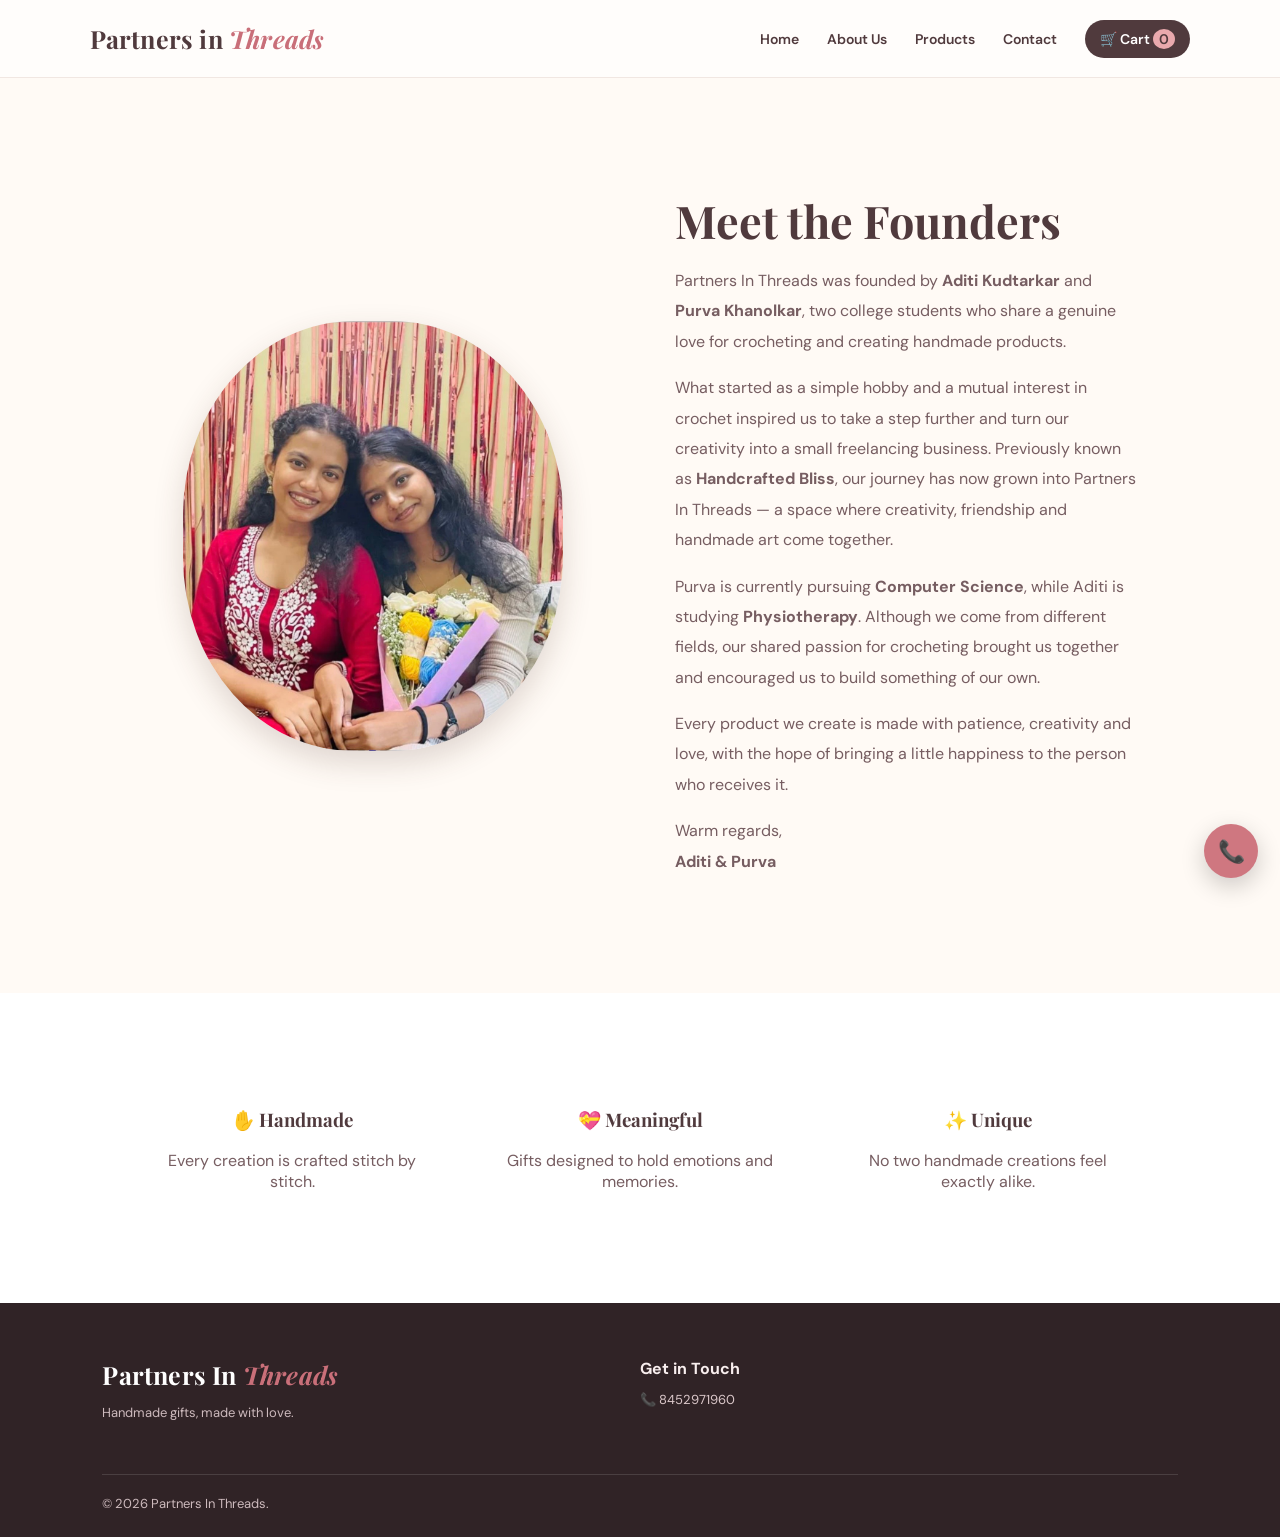
==== commit d8a05def: "Update about.html" ====
--- a/about.html
+++ b/about.html
@@ -23,7 +23,7 @@
 
 <section class="about-grid">
     <div class="about-art">
-        <img src="founders.png" alt="Purva Khanolkar and Aditi Kudtarkar">
+        <img src="founders.jpg" alt="Purva Khanolkar and Aditi Kudtarkar">
     </div>
 
     <div>
